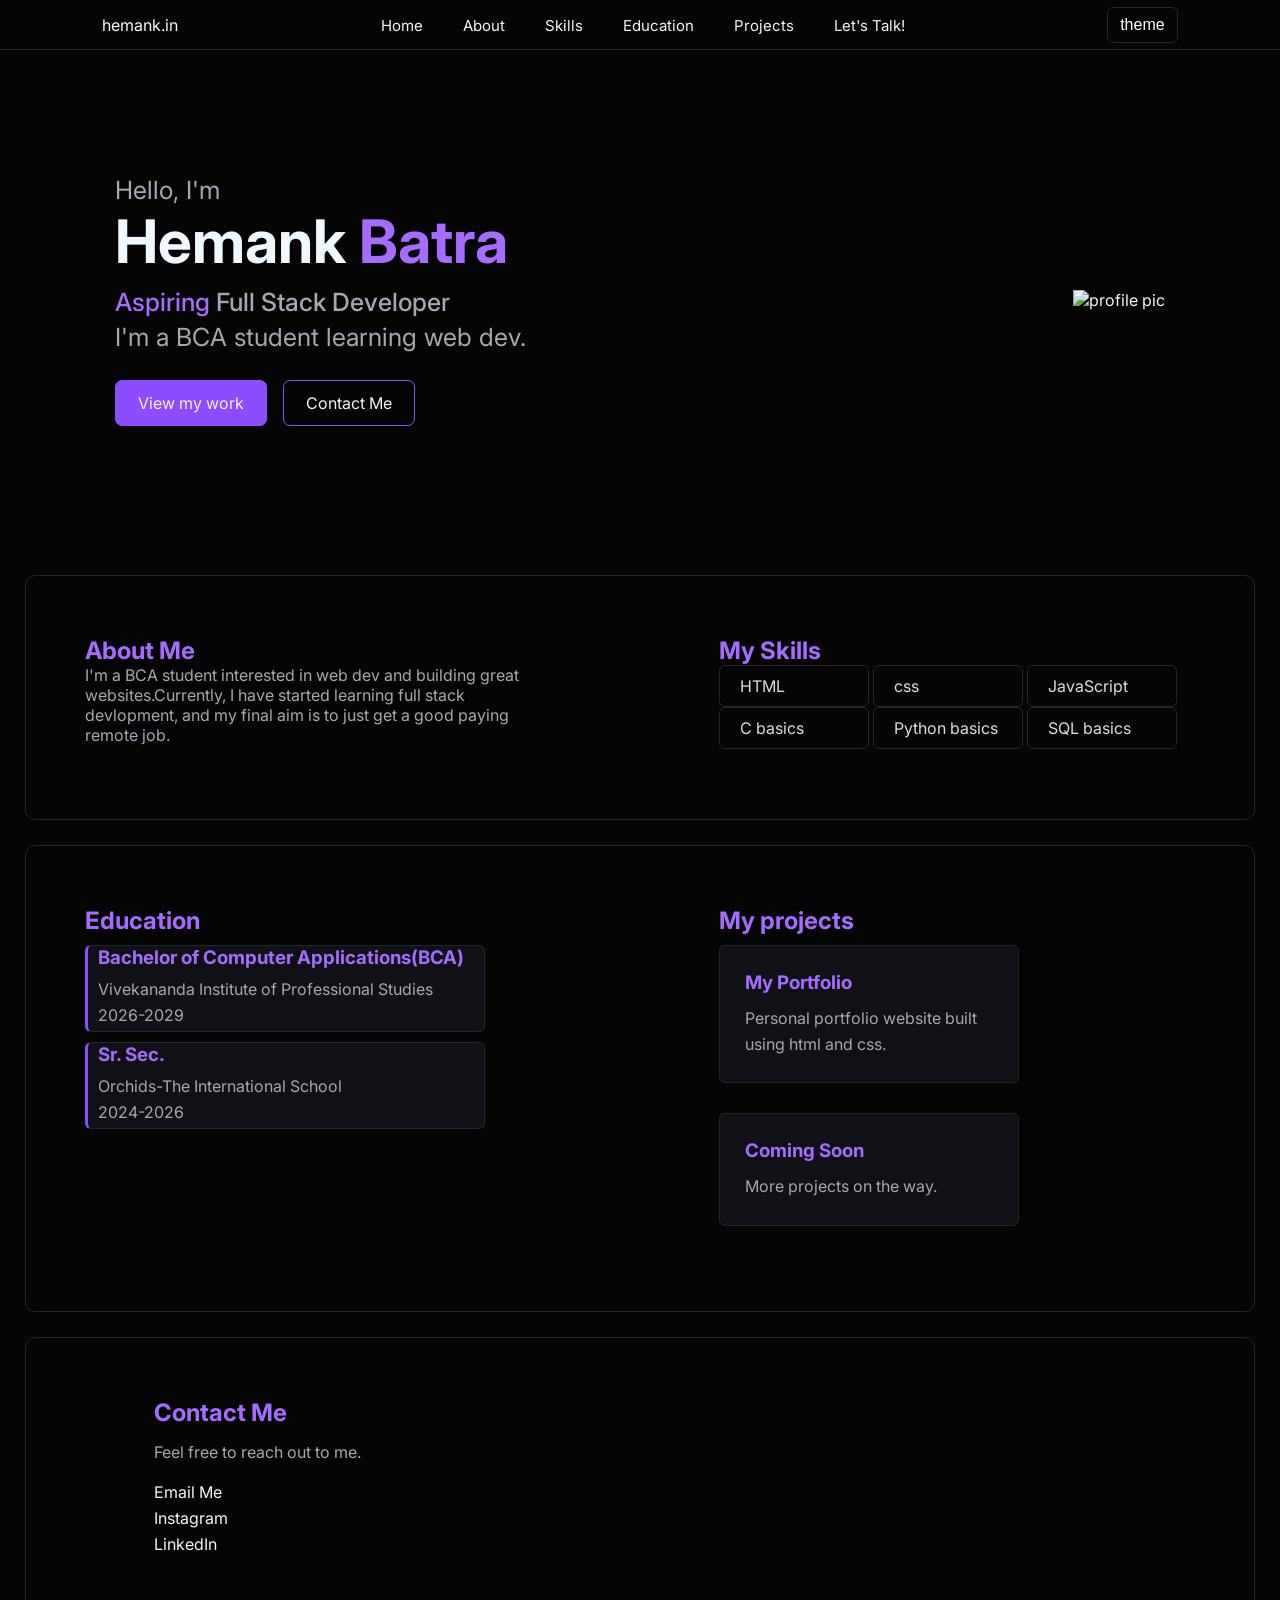
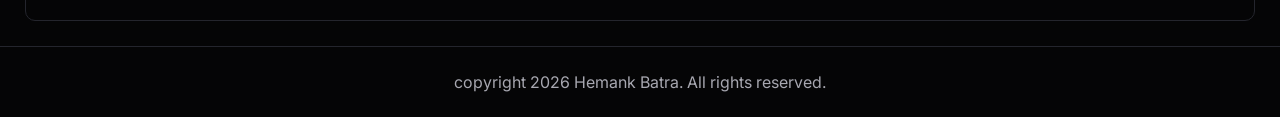
==== index.html @ 981e1ad7 "Rename main.html to index.html" ====
<!DOCTYPE html>
<head>
    <meta charset="UTF-8">
    <meta name="viewport" content="width=device-width, initial-scale=1.0">
    <title>Hemank Batra | Portfolio</title>
    <link rel="preconnect" href="https://fonts.googleapis.com">
    <link rel="preconnect" href="https://fonts.gstatic.com" crossorigin>
    <link href="https://fonts.googleapis.com/css2?family=Inter:ital,opsz,wght@0,14..32,100..900;1,14..32,100..900&display=swap" rel="stylesheet">
    <link rel="stylesheet" href="style.css">
</head>
<body>
    <nav>
        <div clas="logo">hemank.in</div>
        <ul>
            <li><a href="#home">Home</a></li>
            <li><a href="#about">About</a></li>
            <li><a href="#skills">Skills</a></li>
            <li><a href="#ed">Education</a></li>
            <li><a href="#projects">Projects</a></li>
            <li><a href="#contact">Let's Talk!</a></li>
        </ul>
        <button id="theme-btn">theme</button>
    </nav>
    <section id="home">
        <div class="main-content">
            <p>Hello, I'm</p>
            <h1>Hemank<span class="diffcolor"> Batra</span></h1>
            <h2><span class="diffcolor">Aspiring</span> Full Stack Developer </h2>
            <p>I'm a BCA student learning web dev.</p>
            <a href="#projects">View my work</a>
            <a href="#contact">Contact Me</a>
        </div>
        <div>
            <img id="pp" src="images/profile.png" alt="profile pic">
        </div>
    </section>
<div class="grid">
    <section id="about">
        <h2>About Me</h2>
        <p>I'm a BCA student interested in web dev and building great websites.Currently, I have started learning full stack devlopment, and my final aim is to just get a good paying remote job.</p>
    </section>
    
    <section id="skills">
        <div>
            <h2>My Skills</h2>
            <div class="skill">HTML</div>
            <div class="skill">css</div>
            <div class="skill">JavaScript</div>
            <div class="skill">C basics</div>
            <div class="skill">Python basics</div>
            <div class="skill">SQL basics</div>
        </div>
    </section>
</div>
<div class="grid">
    <section id="ed">
        <div class="ed-items">
                <h2>Education</h2>
            <div class="ed-items-c">
                <h3>Bachelor of Computer Applications(BCA)</h3>
                <p>Vivekananda Institute of Professional Studies</p>
                <p>2026-2029</p>
            </div>
            <div class="ed-items-c">
                <h3>Sr. Sec.</h3>
                <p>Orchids-The International School</p>
                <p>2024-2026</p>
            </div>
        </div>
    </section>
    <section id="projects">
        <h2>My projects</h2>
        <div class="p-container">
            <div class="project-card">
                <h3>My Portfolio</h3>
                <p>Personal portfolio website built using html and css.</p>
            </div>
            <div class="project-card">
                <h3>Coming Soon</h3>
                <p>More projects on the way.</p>
            </div>
        </div>
    </section>
</div>
    <section id="contact">
        <h2>Contact Me</h2>
        <p>Feel free to reach out to me.</p>
        <a href="mailto:hemankbatra@gmail.com">Email Me</a>
        <a href="https://instagram.com/hank.verse">Instagram</a>
        <a href="https://linkedin.com/hemankbatra">LinkedIn</a>
    </section>
    <footer>
        <p>copyright 2026 Hemank Batra. All rights reserved.</p>
    </footer>
<script src="script.js"></script>
</body>
---- style.css ----
*{
    margin:0;
    padding:0;
    box-sizing: border-box;
}
html{
    scroll-behavior: smooth;
}
body{
    background:#050506;
    color:aliceblue;
    font-family: inter;
}
nav{
    height:50px;
    display: flex;
    align-items: center;
    justify-content: space-between;
    padding:0 8%;
    border-bottom: 1px solid #24252D;
}
.logo{
    font-size: 24px;
    font-weight: 700;
}
nav ul{
    display: flex;
    gap:40px;
    list-style: none;
    align-items: center;
}
nav a{
    color:#F5F5F5;
    text-decoration: none;
    font-size: 15px;
}
nav a:hover{
    color:#A66BFF;
}
#home{
    min-height: 500px;
    display: flex;
    align-items: center;
    justify-content:space-between;
    padding:70px 9%;    
}
.main-content{
    max-width:560px;
}
.main-content p:first-line{
    font-size: 25px;
}
.main-content h1{
    font-size: 60px;
    margin-bottom: 10px;
}
.main-content h2{
    font-size: 25px;
    font-weight: 500;
    color: #A7A7B0;
    margin-bottom:5px;
}
.main-content p{
    color: #A7A7B0;
    font-size: 15px;
}
.diffcolor{
    color:#A66BFF;
}
.main-content a {
    display: inline-block;
    margin-top: 28px;
    margin-right: 12px;
    padding: 12px 22px;
    border: 1px solid #8B4DFF;
    border-radius: 7px;
    color: #F5F5F5;
    text-decoration: none;
}

.main-content a:first-of-type {
    background: #8B4DFF;
}
.main-content a:hover{
    background:#A66BFF;
}
img{
    width:430px;
    height:430px;
    object-fit: cover;
}
.grid {
    grid-column: span 6;
    display: grid;
    grid-template-columns: 1fr 1fr;
    gap: 40px;
    border: 1px solid #24252D;
    border-radius: 10px;
    margin:25px;
}
#about,#skills{
    padding: 60px 10%;
    color:#A66BFF;
}
#about p{
    max-width:650px;
    color:#A7A7B0;
}
#skills{
    display:flex;
    flex-direction: row;
    flex-wrap: wrap;
    gap:10px;
    margin-bottom: 10px;
}
.skill{
    width:150px;
    padding:10px 20px;
    border:1px solid #24252D;
    border-radius: 6px;
    color:#ddd;
    gap:20px;
    display: inline-flex;
}
.skill:hover{
    border-color: #8B4DFF;
    color:#A66BFF;
}
#ed,#projects{
    padding:60px 10%; 
    color:#A66BFF;
    margin-bottom: 25px;
}
.ed-items h3{
    margin-bottom: 10px;

}
.ed-items-c{
    background: #101116;
    border:1px solid #24252D;
    border-radius: 6px;
    margin:10px 0;
    border-left: 3px solid #8B4DFF;
    width:400px;
    padding-left: 10px;
    
}
.ed-items p{
    color:#A7A7B0;
    margin-bottom:6px;
}
.p-container{
    display:flex;
    gap:20px;
    flex-wrap: wrap;
}
.project-card{
    width:300px;
    padding: 25px;
    background:#101116;
    border:1px solid #24252D;
    border-radius:6px;
    margin-top: 10px;
}
.project-card h3{
    margin-bottom:12px;
}
.project-card p {
    color: #A7A7B0;
    line-height: 1.6;
}
.project-card:hover {
    border-color: #8B4DFF;
}
#contact{
    padding:60px 10%;
    border:1px solid #24252D;
    border-radius:10px;
    margin: 25px;
}
#contact h2{
    color: #A66BFF;
    margin-bottom: 15px;
}
#contact p{
    color: #A7A7B0;
    margin-bottom: 20px;
}
#contact a{
    display:flex;
    flex-direction: column;
    margin-bottom: 6px;
    margin-right: 12px;
    color: #F5F5F5;
    text-decoration: none;
}
#contact a:hover{
    color: #A66BFF;
}
footer{
    padding: 25px;
    text-align: center;
    border-top: 1px solid #24252D;
    color: #A7A7B0;
}
/*further is ai gen as for mobile  css*/
@media (max-width: 768px) {
    nav {
        padding: 0 5%;
    }

    nav ul {
        gap: 15px;
    }

    #home {
        flex-direction: column-reverse;
        text-align: center;
        padding: 50px 5%;
    }

    .hero-image img {
        width: 280px;
        height: 280px;
        margin-bottom: 30px;
    }

    .hero-content h1 {
        font-size: 42px;
    }

    .hero-content h2 {
        font-size: 20px;
    }

    #about,
    #skills,
    #education,
    #projects,
    #contact {
        padding: 50px 5%;
    }

    .projects-container {
        justify-content: center;
    }

    .project-card {
        width: 100%;
    }
}
/*theme change*/

#theme-btn{
    background: transparent;
    border: 1px solid #24252D;
    color: white;
    padding: 8px 12px;
    border-radius: 6px;
    cursor: pointer;
    font-size: 16px;
}
#theme-btn:hover {
    border-color: #8B4DFF;
}
body.light-theme {
    background: #F5F5F5;
    color: #111111;
}

body.light-theme nav {
    border-color: #DCDCDC;
}

body.light-theme nav a {
    color: #111111;
}

body.light-theme .content-grid section {
    background: #FFFFFF;
    border-color: #DCDCDC;
}

body.light-theme .content-grid p {
    color: #555555;
}

body.light-theme .skill,
body.light-theme .project-card,
body.light-theme .ed-items-c {
    background: #F5F5F5;
    border-color: #DCDCDC;
    color: #222222;
}

body.light-theme .skill {
    color: #333333;
}

body.light-theme #theme-btn {
    color: #111111;
    border-color: #DCDCDC;
}

body.light-theme footer {
    border-color: #DCDCDC;
    color: #666666;
}
body.light-theme .main-content a{
    color:#050506;
}
body.light-theme #contact a{
    color:#050506;
}
body.light-theme .img{
    background-image: url(images/light-profile.png);
}
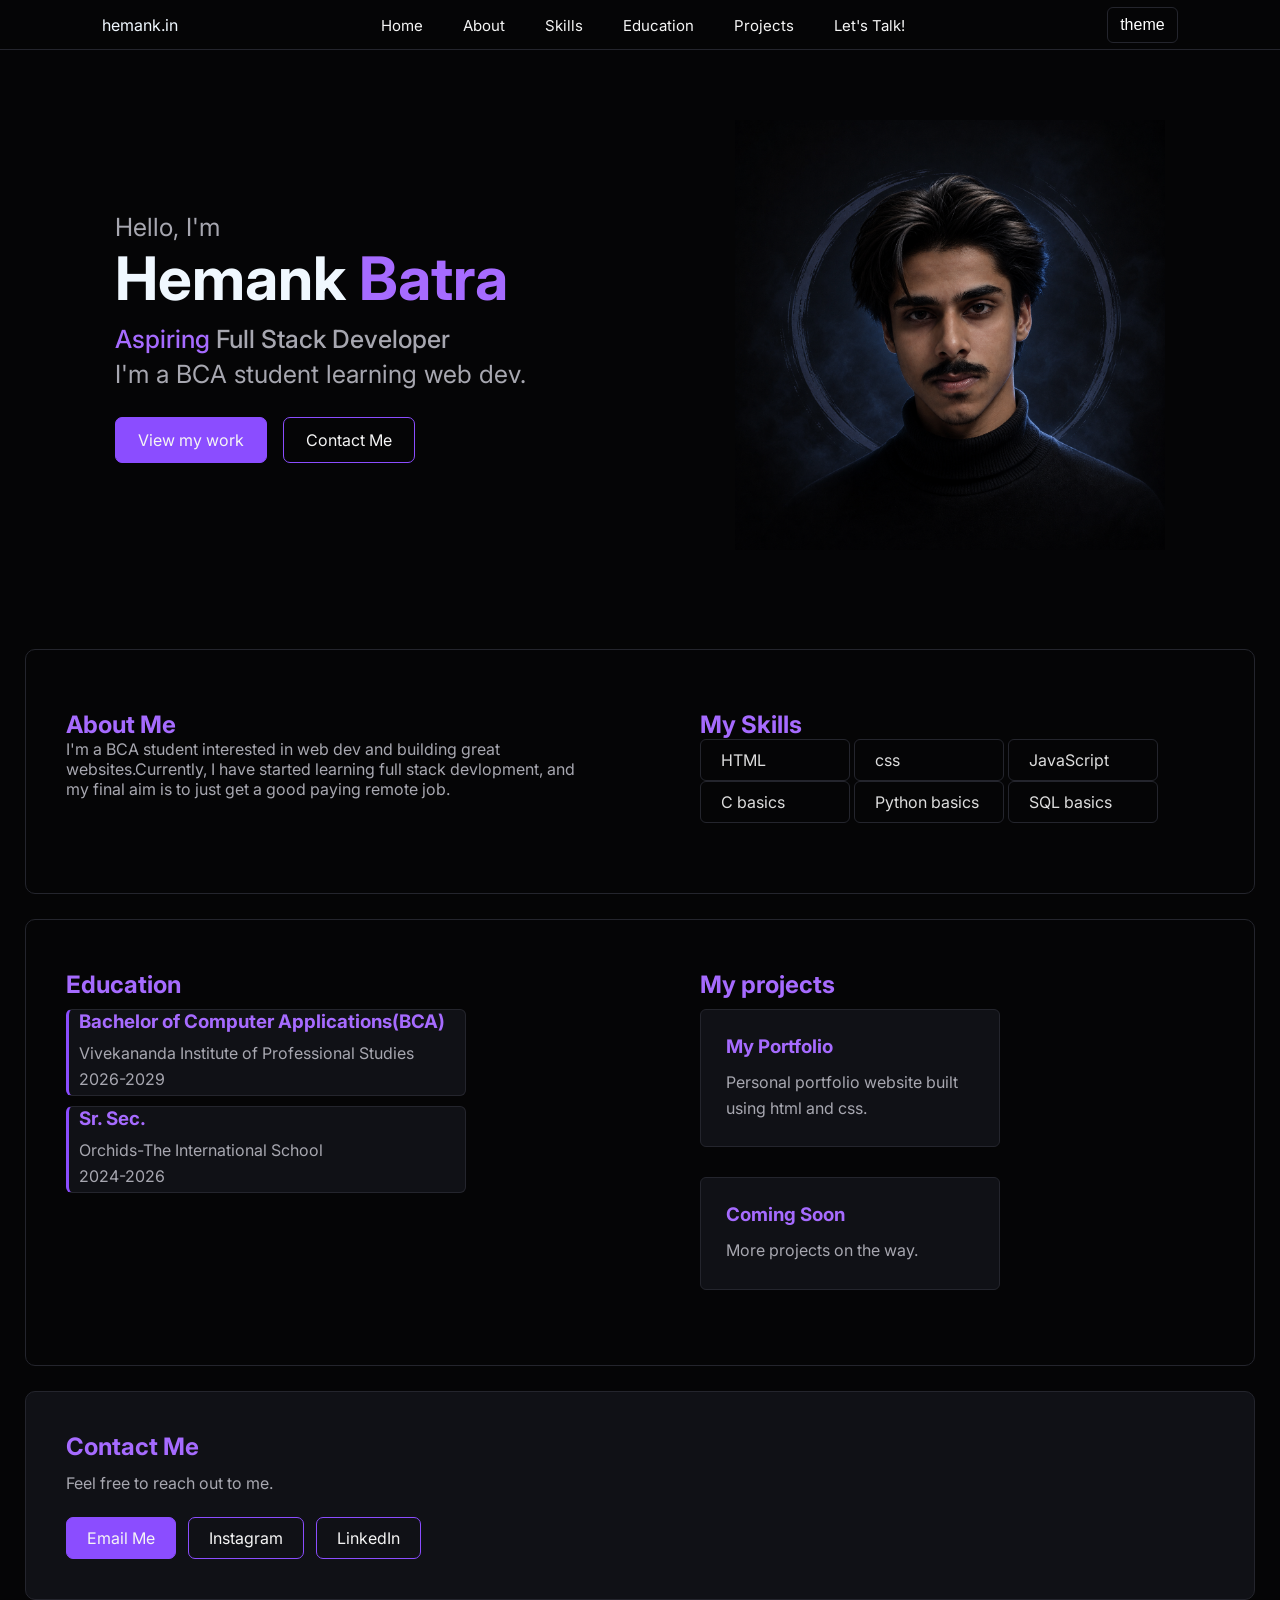
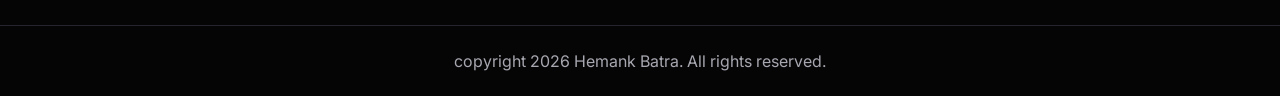
==== commit 447f7603: "Improve contact me box alignment and fit with page (6a927f2ad8a901c896b325f2)" ====
--- a/index.html
+++ b/index.html
@@ -85,9 +85,11 @@
     <section id="contact">
         <h2>Contact Me</h2>
         <p>Feel free to reach out to me.</p>
-        <a href="mailto:hemankbatra@gmail.com">Email Me</a>
-        <a href="https://instagram.com/hank.verse">Instagram</a>
-        <a href="https://linkedin.com/hemankbatra">LinkedIn</a>
+        <div class="contact-links">
+            <a href="mailto:hemankbatra@gmail.com">Email Me</a>
+            <a href="https://instagram.com/hank.verse">Instagram</a>
+            <a href="https://linkedin.com/hemankbatra">LinkedIn</a>
+        </div>
     </section>
     <footer>
         <p>copyright 2026 Hemank Batra. All rights reserved.</p>
--- a/style.css
+++ b/style.css
@@ -99,7 +99,7 @@
     margin:25px;
 }
 #about,#skills{
-    padding: 60px 10%;
+    padding: 60px 40px;
     color:#A66BFF;
 }
 #about p{
@@ -127,7 +127,9 @@
     color:#A66BFF;
 }
 #ed,#projects{
-    padding:60px 10%; 
+    height:auto;
+    padding:50px 40px;
+    min-height:0;
     color:#A66BFF;
     margin-bottom: 25px;
 }
@@ -173,29 +175,43 @@
     border-color: #8B4DFF;
 }
 #contact{
-    padding:60px 10%;
+    align-self:start;
+    padding:40px 40px;
     border:1px solid #24252D;
     border-radius:10px;
     margin: 25px;
+    background:#101116;
+    height:fit-content;
 }
 #contact h2{
     color: #A66BFF;
-    margin-bottom: 15px;
+    margin-bottom: 12px;
 }
 #contact p{
     color: #A7A7B0;
-    margin-bottom: 20px;
-}
-#contact a{
+    margin-bottom: 24px;
+}
+.contact-links{
     display:flex;
-    flex-direction: column;
-    margin-bottom: 6px;
-    margin-right: 12px;
+    flex-wrap:wrap;
+    gap:12px;
+}
+#contact a{
+    display:inline-flex;
+    align-items:center;
+    padding:10px 20px;
+    border:1px solid #8B4DFF;
+    border-radius:7px;
     color: #F5F5F5;
     text-decoration: none;
+    transition: background 0.2s ease, color 0.2s ease;
+}
+#contact a:first-of-type{
+    background:#8B4DFF;
 }
 #contact a:hover{
-    color: #A66BFF;
+    background:#A66BFF;
+    color:#050506;
 }
 footer{
     padding: 25px;
@@ -235,7 +251,7 @@
 
     #about,
     #skills,
-    #education,
+    #ed,
     #projects,
     #contact {
         padding: 50px 5%;
@@ -287,7 +303,8 @@
 
 body.light-theme .skill,
 body.light-theme .project-card,
-body.light-theme .ed-items-c {
+body.light-theme .ed-items-c,
+body.light-theme #contact {
     background: #F5F5F5;
     border-color: #DCDCDC;
     color: #222222;
@@ -314,4 +331,4 @@
 }
 body.light-theme .img{
     background-image: url(images/light-profile.png);
-}+}
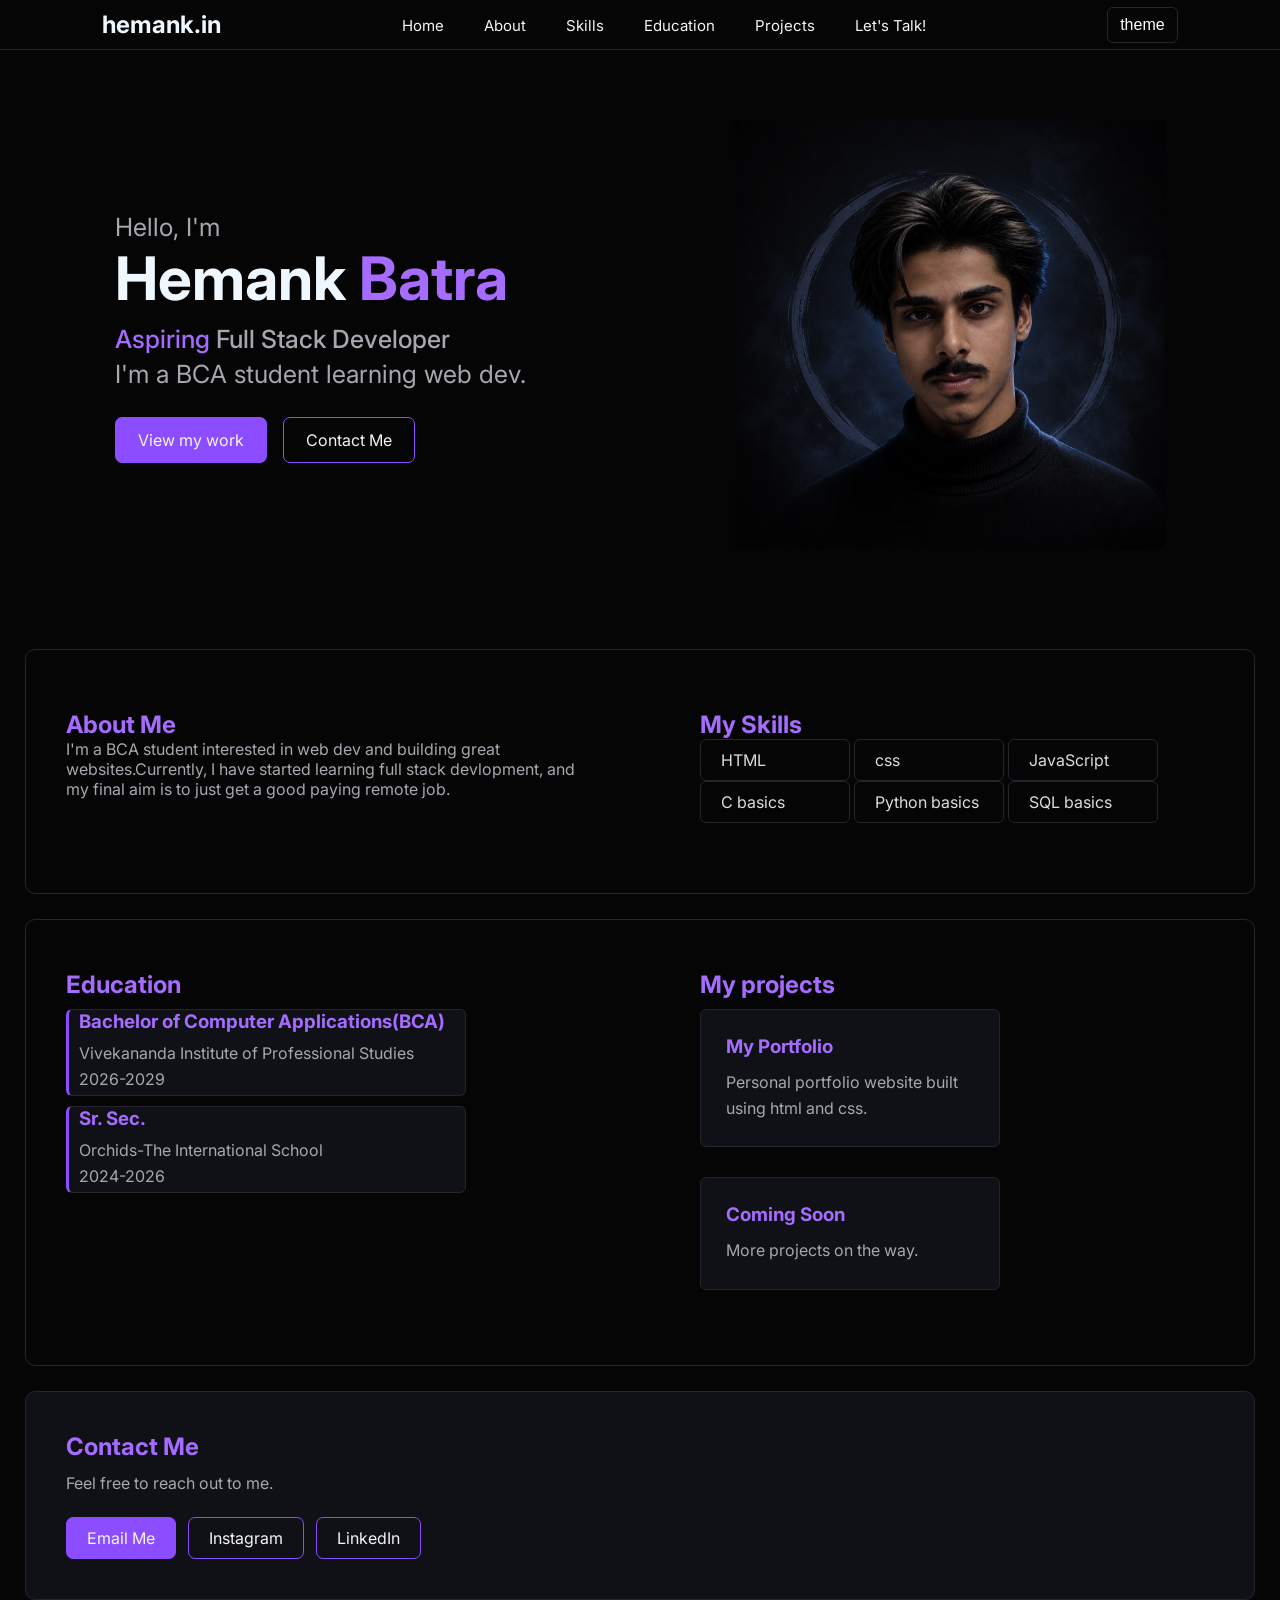
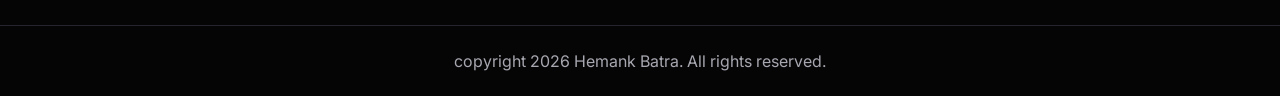
==== commit b41fbd1c: "Fix HTML entity encoding in index.html" ====
--- a/index.html
+++ b/index.html
@@ -10,7 +10,7 @@
 </head>
 <body>
     <nav>
-        <div clas="logo">hemank.in</div>
+        <div class="logo">hemank.in</div>
         <ul>
             <li><a href="#home">Home</a></li>
             <li><a href="#about">About</a></li>
@@ -85,11 +85,11 @@
     <section id="contact">
         <h2>Contact Me</h2>
         <p>Feel free to reach out to me.</p>
-        <div class="contact-links">
-            <a href="mailto:hemankbatra@gmail.com">Email Me</a>
-            <a href="https://instagram.com/hank.verse">Instagram</a>
-            <a href="https://linkedin.com/hemankbatra">LinkedIn</a>
-        </div>
+        <div class="contact-links">
+            <a href="mailto:hemankbatra@gmail.com">Email Me</a>
+            <a href="https://instagram.com/hank.verse">Instagram</a>
+            <a href="https://linkedin.com/in/hemank-batra">LinkedIn</a>
+        </div>
     </section>
     <footer>
         <p>copyright 2026 Hemank Batra. All rights reserved.</p>
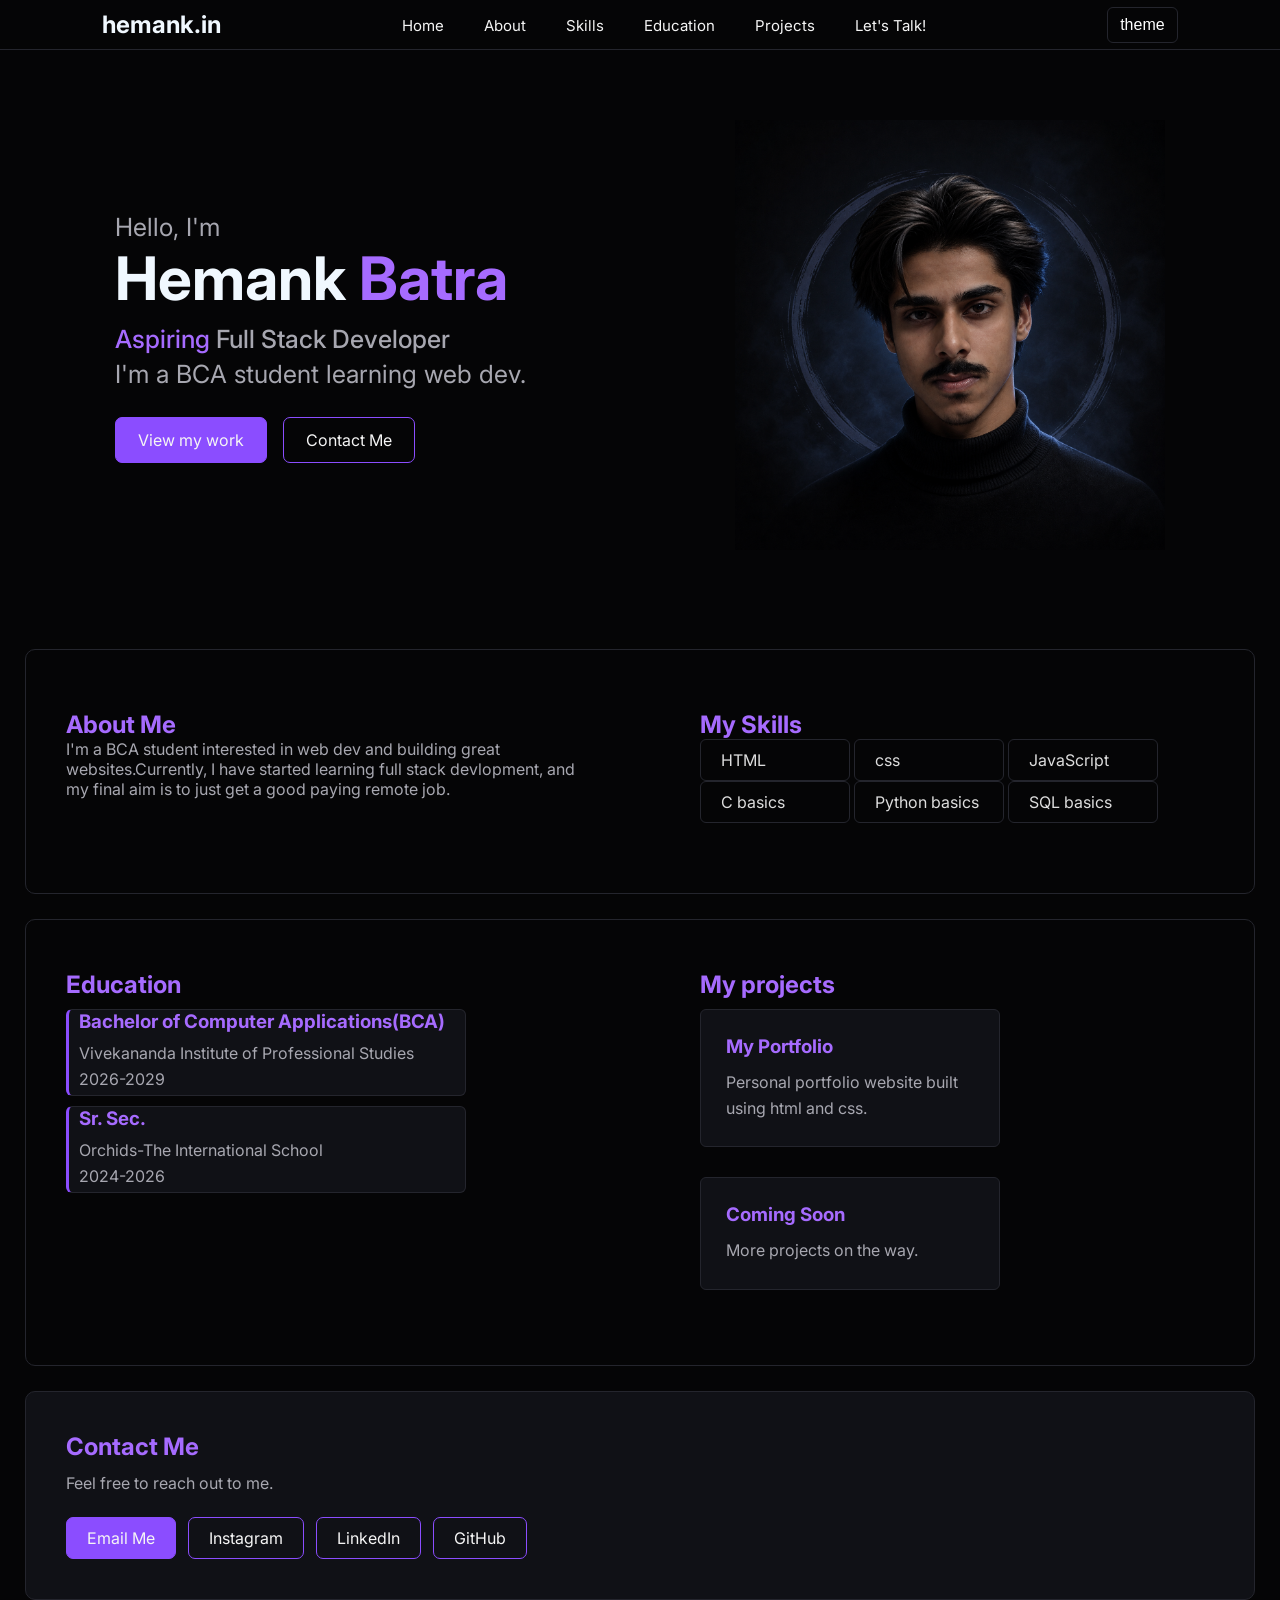
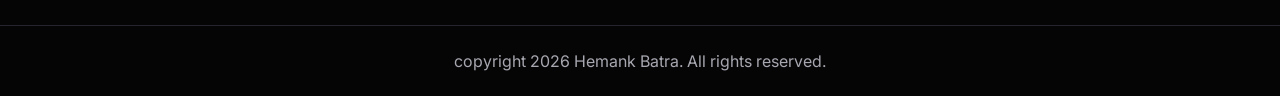
==== commit 9db6874e: "Update index.html to include GitHub link Added a link to GitHub in the contact section." ====
--- a/index.html
+++ b/index.html
@@ -89,6 +89,7 @@
             <a href="mailto:hemankbatra@gmail.com">Email Me</a>
             <a href="https://instagram.com/hank.verse">Instagram</a>
             <a href="https://linkedin.com/in/hemank-batra">LinkedIn</a>
+            <a href="hhtps://github.com/hankpv7">GitHub</a>
         </div>
     </section>
     <footer>
